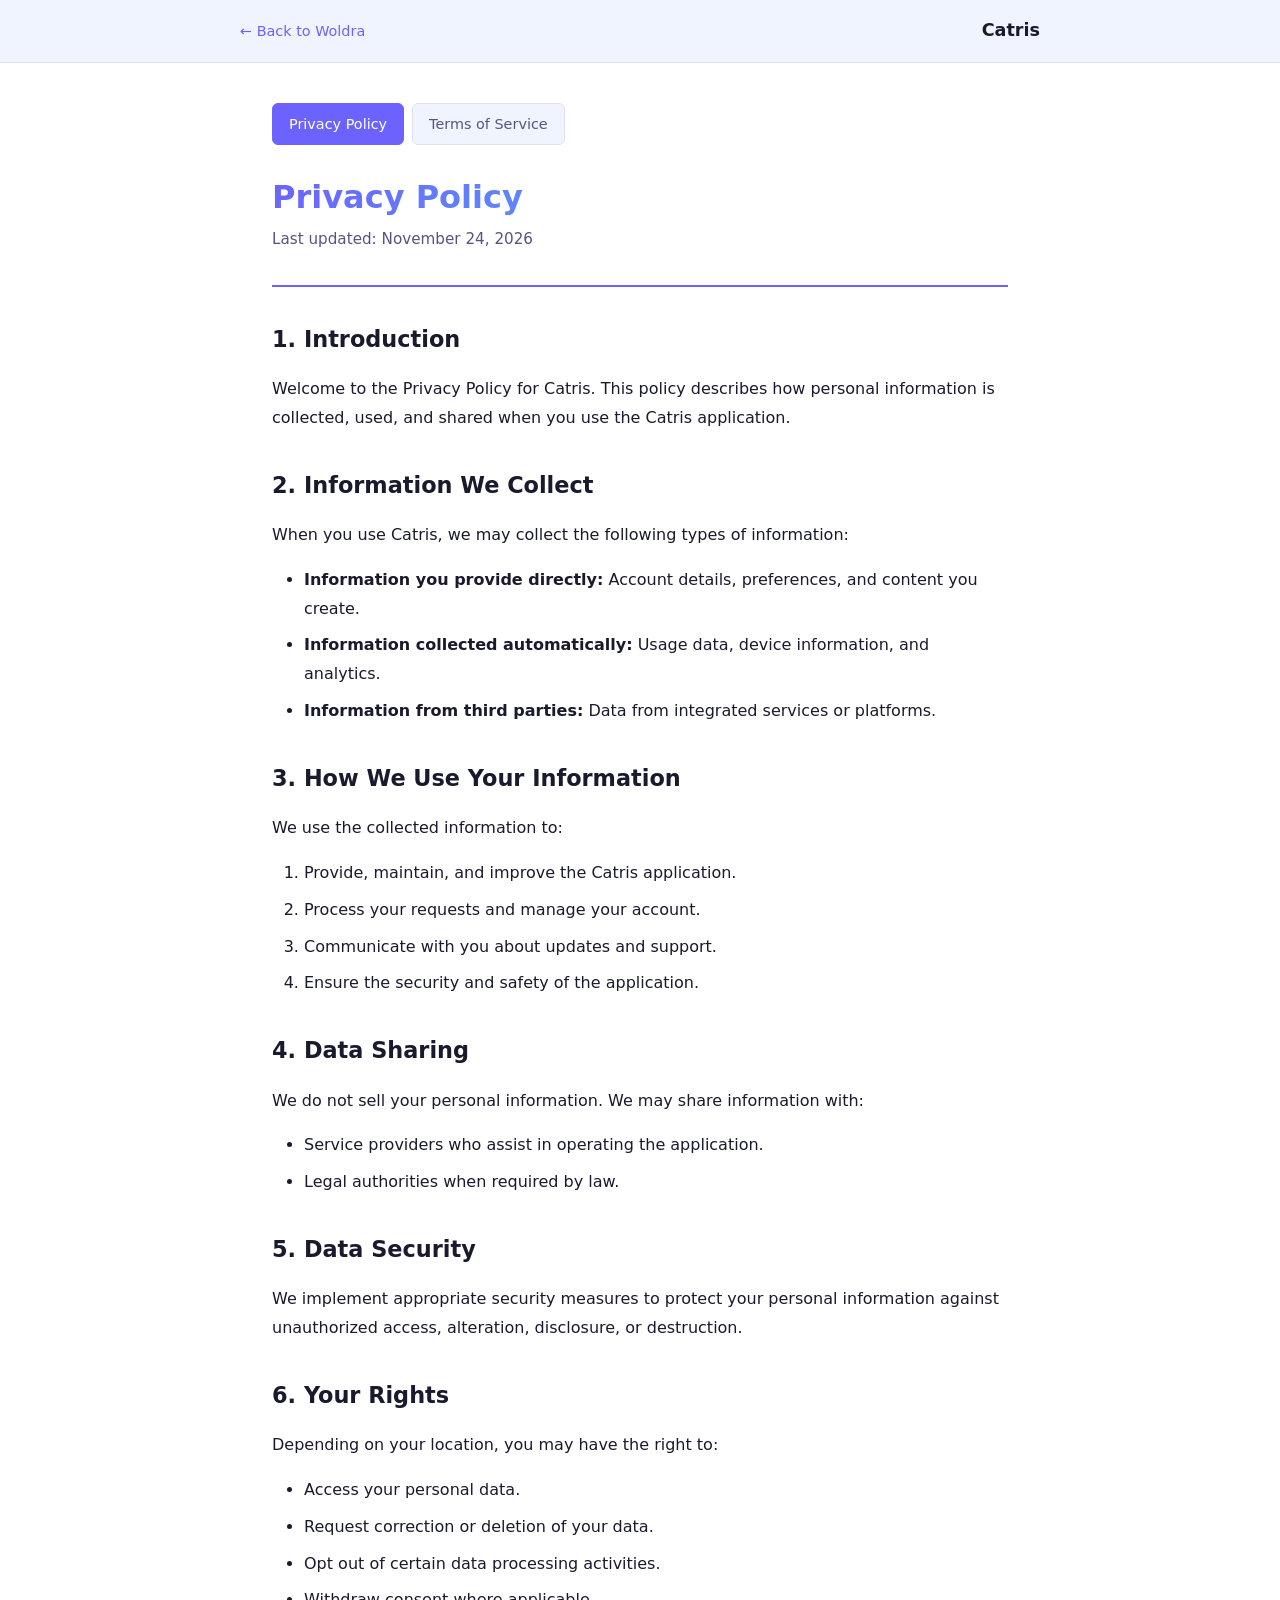
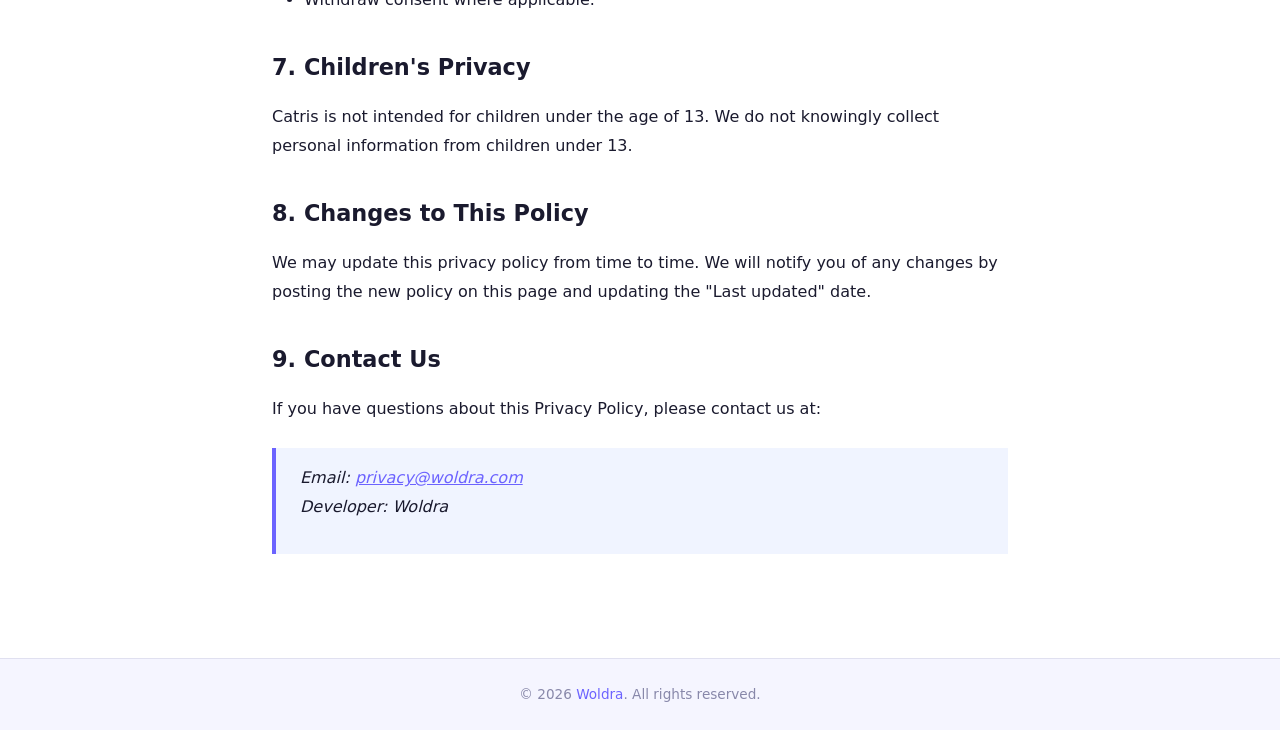
==== apps/catris/privacyPolicy/index.html @ 2addf3c2 "Initial" ====
<!DOCTYPE html>
<html lang="en">
<head>
  <meta charset="UTF-8">
  <meta name="viewport" content="width=device-width, initial-scale=1.0">
  <title>Privacy Policy - Catris | Woldra</title>
  <link rel="stylesheet" href="../../../assets/css/base.css">
  <link rel="stylesheet" href="../theme.css">
</head>
<body>
  <header class="site-header">
    <div class="header-inner">
      <a href="../../../" class="back-link">&larr; Back to Woldra</a>
      <span class="app-name">Catris</span>
    </div>
  </header>

  <main class="main-content">
    <nav class="page-nav">
      <a href="privacyPolicy" class="active">Privacy Policy</a>
      <a href="termsOfService">Terms of Service</a>
    </nav>

    <h1 class="page-title">Privacy Policy</h1>
    <p class="page-subtitle">Last updated: November 24, 2026</p>

    <div class="document-content">
      <h2>1. Introduction</h2>
      <p>Welcome to the Privacy Policy for Catris. This policy describes how personal information is collected, used, and shared when you use the Catris application.</p>

      <h2>2. Information We Collect</h2>
      <p>When you use Catris, we may collect the following types of information:</p>
      <ul>
        <li><strong>Information you provide directly:</strong> Account details, preferences, and content you create.</li>
        <li><strong>Information collected automatically:</strong> Usage data, device information, and analytics.</li>
        <li><strong>Information from third parties:</strong> Data from integrated services or platforms.</li>
      </ul>

      <h2>3. How We Use Your Information</h2>
      <p>We use the collected information to:</p>
      <ol>
        <li>Provide, maintain, and improve the Catris application.</li>
        <li>Process your requests and manage your account.</li>
        <li>Communicate with you about updates and support.</li>
        <li>Ensure the security and safety of the application.</li>
      </ol>

      <h2>4. Data Sharing</h2>
      <p>We do not sell your personal information. We may share information with:</p>
      <ul>
        <li>Service providers who assist in operating the application.</li>
        <li>Legal authorities when required by law.</li>
      </ul>

      <h2>5. Data Security</h2>
      <p>We implement appropriate security measures to protect your personal information against unauthorized access, alteration, disclosure, or destruction.</p>

      <h2>6. Your Rights</h2>
      <p>Depending on your location, you may have the right to:</p>
      <ul>
        <li>Access your personal data.</li>
        <li>Request correction or deletion of your data.</li>
        <li>Opt out of certain data processing activities.</li>
        <li>Withdraw consent where applicable.</li>
      </ul>

      <h2>7. Children's Privacy</h2>
      <p>Catris is not intended for children under the age of 13. We do not knowingly collect personal information from children under 13.</p>

      <h2>8. Changes to This Policy</h2>
      <p>We may update this privacy policy from time to time. We will notify you of any changes by posting the new policy on this page and updating the "Last updated" date.</p>

      <h2>9. Contact Us</h2>
      <p>If you have questions about this Privacy Policy, please contact us at:</p>
      <blockquote>
        <p>Email: <a href="mailto:privacy@woldra.com">privacy@woldra.com</a><br>
        Developer: Woldra</p>
      </blockquote>
    </div>
  </main>

  <footer class="site-footer">
    <div class="footer-inner">
      <p>&copy; 2026 <a href="../../../">Woldra</a>. All rights reserved.</p>
    </div>
  </footer>
</body>
</html>
---- assets/css/base.css ----
/* ============================================
   BASE STYLES - Shared across all apps
   ============================================ */

:root {
  /* Typography */
  --font-body: 'Georgia', 'Times New Roman', serif;
  --font-heading: 'Helvetica Neue', Arial, sans-serif;

  /* Layout */
  --max-width: 800px;
  --content-padding: 2rem;

  /* Colors - light mode default */
  --bg-primary: #ffffff;
  --bg-secondary: #f8f9fa;
  --text-primary: #1a1a2e;
  --text-secondary: #4a4a6a;
  --accent: #4361ee;
  --accent-hover: #3a56d4;
  --border: #e0e0e0;
  --footer-bg: #f1f3f5;
  --footer-text: #6c757d;

  /* Spacing */
  --header-height: 60px;
  --section-gap: 2rem;
}

* {
  margin: 0;
  padding: 0;
  box-sizing: border-box;
}

body {
  font-family: var(--font-body);
  font-size: 16px;
  line-height: 1.7;
  color: var(--text-primary);
  background-color: var(--bg-primary);
  min-height: 100vh;
  display: flex;
  flex-direction: column;
}

/* Header */
.site-header {
  background: var(--bg-secondary);
  border-bottom: 1px solid var(--border);
  padding: 1rem var(--content-padding);
  position: sticky;
  top: 0;
  z-index: 100;
}

.header-inner {
  max-width: var(--max-width);
  margin: 0 auto;
  display: flex;
  justify-content: space-between;
  align-items: center;
}

.back-link {
  color: var(--accent);
  text-decoration: none;
  font-family: var(--font-heading);
  font-size: 0.9rem;
  font-weight: 500;
  transition: color 0.2s ease;
}

.back-link:hover {
  color: var(--accent-hover);
  text-decoration: underline;
}

.app-name {
  font-family: var(--font-heading);
  font-size: 1.1rem;
  font-weight: 600;
  color: var(--text-primary);
}

/* Main content */
.main-content {
  flex: 1;
  max-width: var(--max-width);
  margin: 0 auto;
  padding: var(--section-gap) var(--content-padding);
  width: 100%;
}

/* Page title */
.page-title {
  font-family: var(--font-heading);
  font-size: 2rem;
  font-weight: 700;
  color: var(--text-primary);
  margin-bottom: 0.5rem;
  line-height: 1.3;
}

.page-subtitle {
  font-size: 0.95rem;
  color: var(--text-secondary);
  margin-bottom: var(--section-gap);
  padding-bottom: var(--section-gap);
  border-bottom: 2px solid var(--border);
}

/* Document content */
.document-content {
  font-size: 1rem;
  line-height: 1.8;
}

.document-content h2 {
  font-family: var(--font-heading);
  font-size: 1.4rem;
  font-weight: 600;
  margin-top: 2rem;
  margin-bottom: 1rem;
  color: var(--text-primary);
}

.document-content h3 {
  font-family: var(--font-heading);
  font-size: 1.15rem;
  font-weight: 600;
  margin-top: 1.5rem;
  margin-bottom: 0.75rem;
  color: var(--text-secondary);
}

.document-content p {
  margin-bottom: 1rem;
}

.document-content ul,
.document-content ol {
  margin-bottom: 1rem;
  padding-left: 2rem;
}

.document-content li {
  margin-bottom: 0.5rem;
}

.document-content a {
  color: var(--accent);
  text-decoration: underline;
}

.document-content a:hover {
  color: var(--accent-hover);
}

.document-content blockquote {
  border-left: 4px solid var(--accent);
  padding: 1rem 1.5rem;
  margin: 1.5rem 0;
  background: var(--bg-secondary);
  font-style: italic;
}

/* Navigation tabs */
.page-nav {
  display: flex;
  gap: 0.5rem;
  margin-bottom: var(--section-gap);
  flex-wrap: wrap;
}

.page-nav a {
  font-family: var(--font-heading);
  font-size: 0.9rem;
  font-weight: 500;
  padding: 0.5rem 1rem;
  border: 1px solid var(--border);
  border-radius: 6px;
  text-decoration: none;
  color: var(--text-secondary);
  background: var(--bg-secondary);
  transition: all 0.2s ease;
}

.page-nav a:hover {
  border-color: var(--accent);
  color: var(--accent);
}

.page-nav a.active {
  border-color: var(--accent);
  background: var(--accent);
  color: #ffffff;
}

/* Footer */
.site-footer {
  background: var(--footer-bg);
  border-top: 1px solid var(--border);
  padding: 1.5rem var(--content-padding);
  margin-top: 3rem;
}

.footer-inner {
  max-width: var(--max-width);
  margin: 0 auto;
  text-align: center;
  font-size: 0.85rem;
  color: var(--footer-text);
}

.footer-inner a {
  color: var(--accent);
  text-decoration: none;
}

.footer-inner a:hover {
  text-decoration: underline;
}

/* Responsive */
@media (max-width: 600px) {
  :root {
    --content-padding: 1.25rem;
  }

  .page-title {
    font-size: 1.6rem;
  }

  .header-inner {
    flex-direction: column;
    gap: 0.5rem;
    text-align: center;
  }
}
---- apps/catris/theme.css ----
/* ============================================
   CATRIS THEME
   Customize these CSS variables to change
   the look and feel of the Catris app pages
   ============================================ */

:root {
  /* Typography */
  --font-body: 'Segoe UI', system-ui, -apple-system, sans-serif;
  --font-heading: 'Segoe UI', system-ui, -apple-system, sans-serif;

  /* Colors - Catris playful palette */
  --bg-primary: #ffffff;
  --bg-secondary: #f0f4ff;
  --text-primary: #1a1a2e;
  --text-secondary: #555580;
  --accent: #6c63ff;
  --accent-hover: #5a52d5;
  --border: #e0e0f0;
  --footer-bg: #f5f5ff;
  --footer-text: #8888aa;

  /* Accent gradient for decorative elements */
  --accent-gradient: linear-gradient(135deg, #6c63ff 0%, #48c6ef 100%);
}

/* Optional: Add app-specific decorative styles below */
.page-title {
  background: var(--accent-gradient);
  -webkit-background-clip: text;
  -webkit-text-fill-color: transparent;
  background-clip: text;
}

.main-content {
  padding-top: 2.5rem;
}

.page-subtitle {
  border-bottom-color: var(--accent);
}
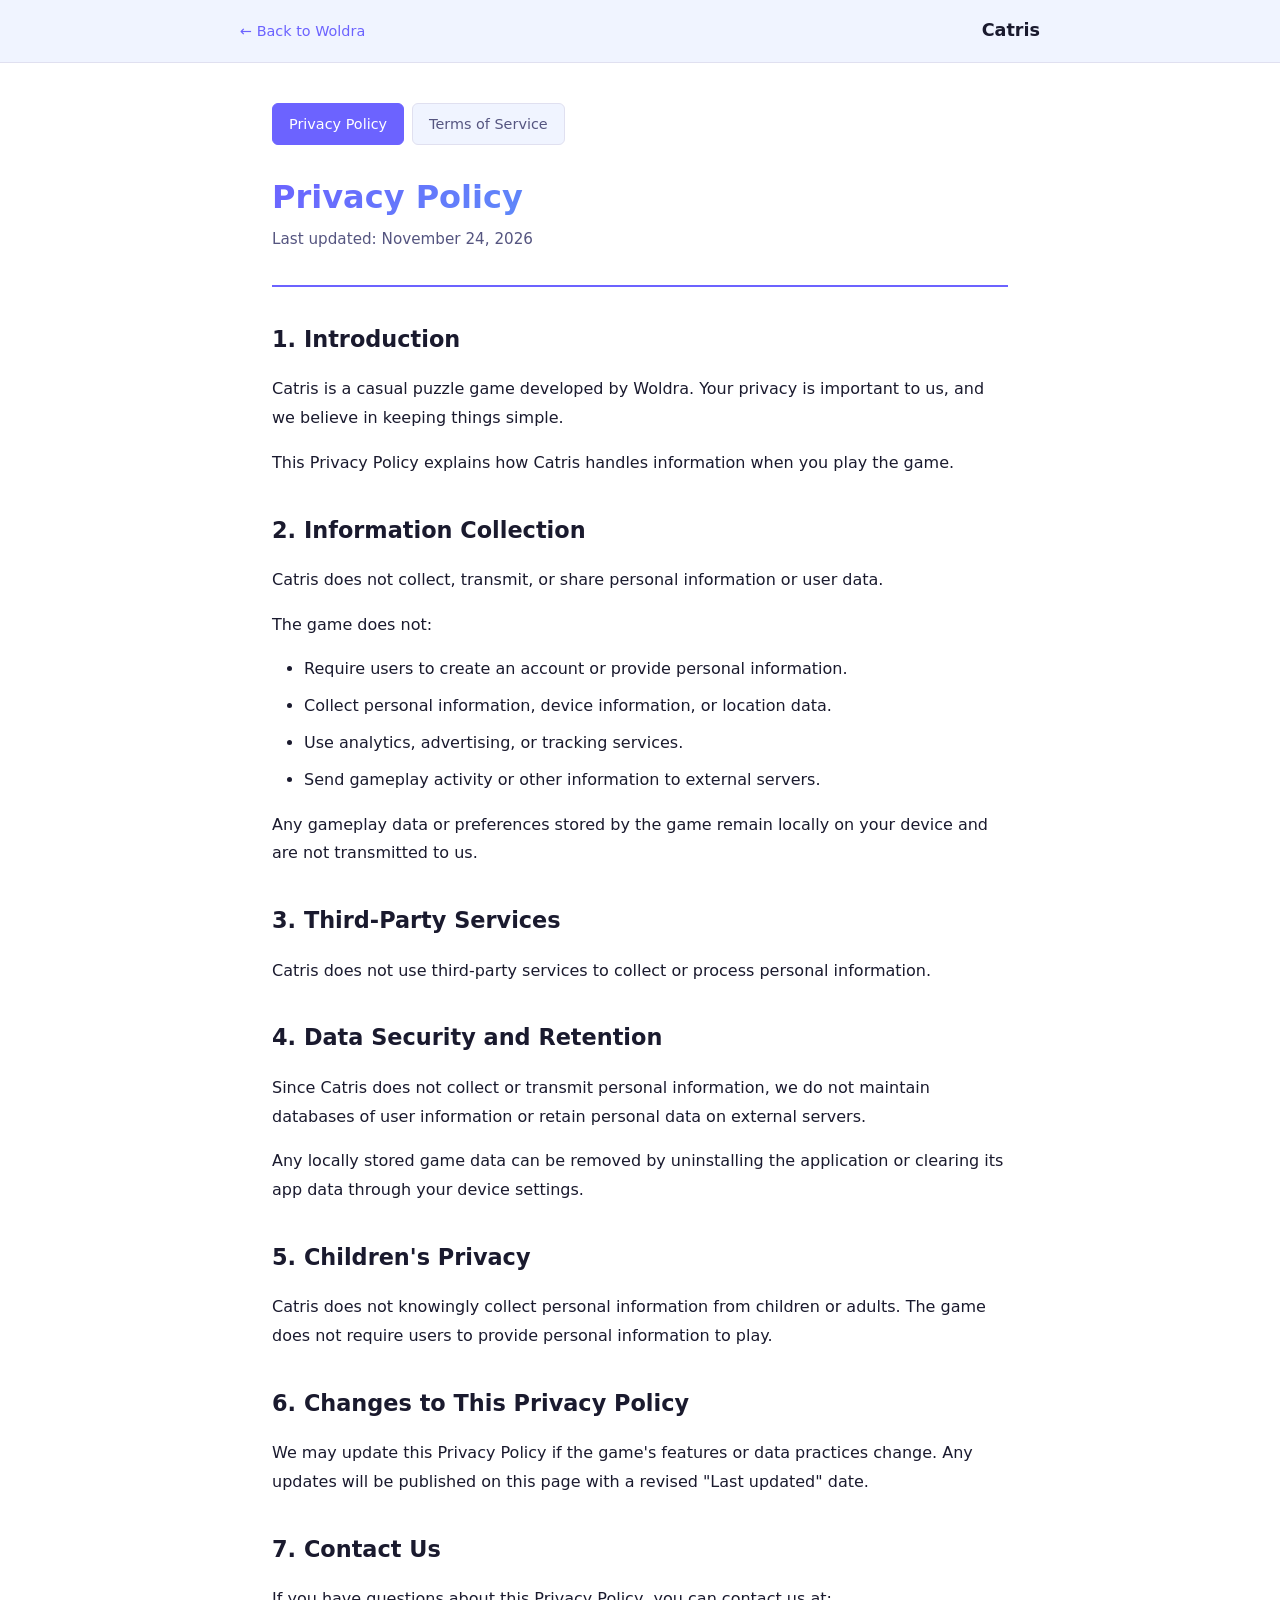
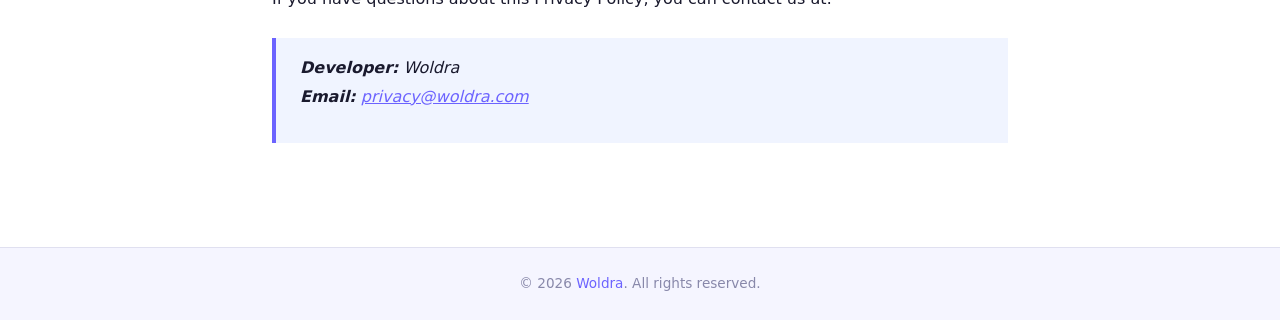
==== commit 2295b2aa: "chore: update catris privacy policy" ====
--- a/apps/catris/privacyPolicy/index.html
+++ b/apps/catris/privacyPolicy/index.html
@@ -26,55 +26,38 @@
 
     <div class="document-content">
       <h2>1. Introduction</h2>
-      <p>Welcome to the Privacy Policy for Catris. This policy describes how personal information is collected, used, and shared when you use the Catris application.</p>
+      <p>Catris is a casual puzzle game developed by Woldra. Your privacy is important to us, and we believe in keeping things simple.</p>
+      <p>This Privacy Policy explains how Catris handles information when you play the game.</p>
 
-      <h2>2. Information We Collect</h2>
-      <p>When you use Catris, we may collect the following types of information:</p>
+      <h2>2. Information Collection</h2>
+      <p>Catris does not collect, transmit, or share personal information or user data.</p>
+      <p>The game does not:</p>
       <ul>
-        <li><strong>Information you provide directly:</strong> Account details, preferences, and content you create.</li>
-        <li><strong>Information collected automatically:</strong> Usage data, device information, and analytics.</li>
-        <li><strong>Information from third parties:</strong> Data from integrated services or platforms.</li>
+        <li>Require users to create an account or provide personal information.</li>
+        <li>Collect personal information, device information, or location data.</li>
+        <li>Use analytics, advertising, or tracking services.</li>
+        <li>Send gameplay activity or other information to external servers.</li>
       </ul>
+      <p>Any gameplay data or preferences stored by the game remain locally on your device and are not transmitted to us.</p>
 
-      <h2>3. How We Use Your Information</h2>
-      <p>We use the collected information to:</p>
-      <ol>
-        <li>Provide, maintain, and improve the Catris application.</li>
-        <li>Process your requests and manage your account.</li>
-        <li>Communicate with you about updates and support.</li>
-        <li>Ensure the security and safety of the application.</li>
-      </ol>
+      <h2>3. Third-Party Services</h2>
+      <p>Catris does not use third-party services to collect or process personal information.</p>
 
-      <h2>4. Data Sharing</h2>
-      <p>We do not sell your personal information. We may share information with:</p>
-      <ul>
-        <li>Service providers who assist in operating the application.</li>
-        <li>Legal authorities when required by law.</li>
-      </ul>
+      <h2>4. Data Security and Retention</h2>
+      <p>Since Catris does not collect or transmit personal information, we do not maintain databases of user information or retain personal data on external servers.</p>
+      <p>Any locally stored game data can be removed by uninstalling the application or clearing its app data through your device settings.</p>
 
-      <h2>5. Data Security</h2>
-      <p>We implement appropriate security measures to protect your personal information against unauthorized access, alteration, disclosure, or destruction.</p>
+      <h2>5. Children's Privacy</h2>
+      <p>Catris does not knowingly collect personal information from children or adults. The game does not require users to provide personal information to play.</p>
 
-      <h2>6. Your Rights</h2>
-      <p>Depending on your location, you may have the right to:</p>
-      <ul>
-        <li>Access your personal data.</li>
-        <li>Request correction or deletion of your data.</li>
-        <li>Opt out of certain data processing activities.</li>
-        <li>Withdraw consent where applicable.</li>
-      </ul>
+      <h2>6. Changes to This Privacy Policy</h2>
+      <p>We may update this Privacy Policy if the game's features or data practices change. Any updates will be published on this page with a revised "Last updated" date.</p>
 
-      <h2>7. Children's Privacy</h2>
-      <p>Catris is not intended for children under the age of 13. We do not knowingly collect personal information from children under 13.</p>
-
-      <h2>8. Changes to This Policy</h2>
-      <p>We may update this privacy policy from time to time. We will notify you of any changes by posting the new policy on this page and updating the "Last updated" date.</p>
-
-      <h2>9. Contact Us</h2>
-      <p>If you have questions about this Privacy Policy, please contact us at:</p>
+      <h2>7. Contact Us</h2>
+      <p>If you have questions about this Privacy Policy, you can contact us at:</p>
       <blockquote>
-        <p>Email: <a href="mailto:privacy@woldra.com">privacy@woldra.com</a><br>
-        Developer: Woldra</p>
+        <p><strong>Developer:</strong> Woldra<br>
+        <strong>Email:</strong> <a href="mailto:privacy@woldra.com">privacy@woldra.com</a></p>
       </blockquote>
     </div>
   </main>
